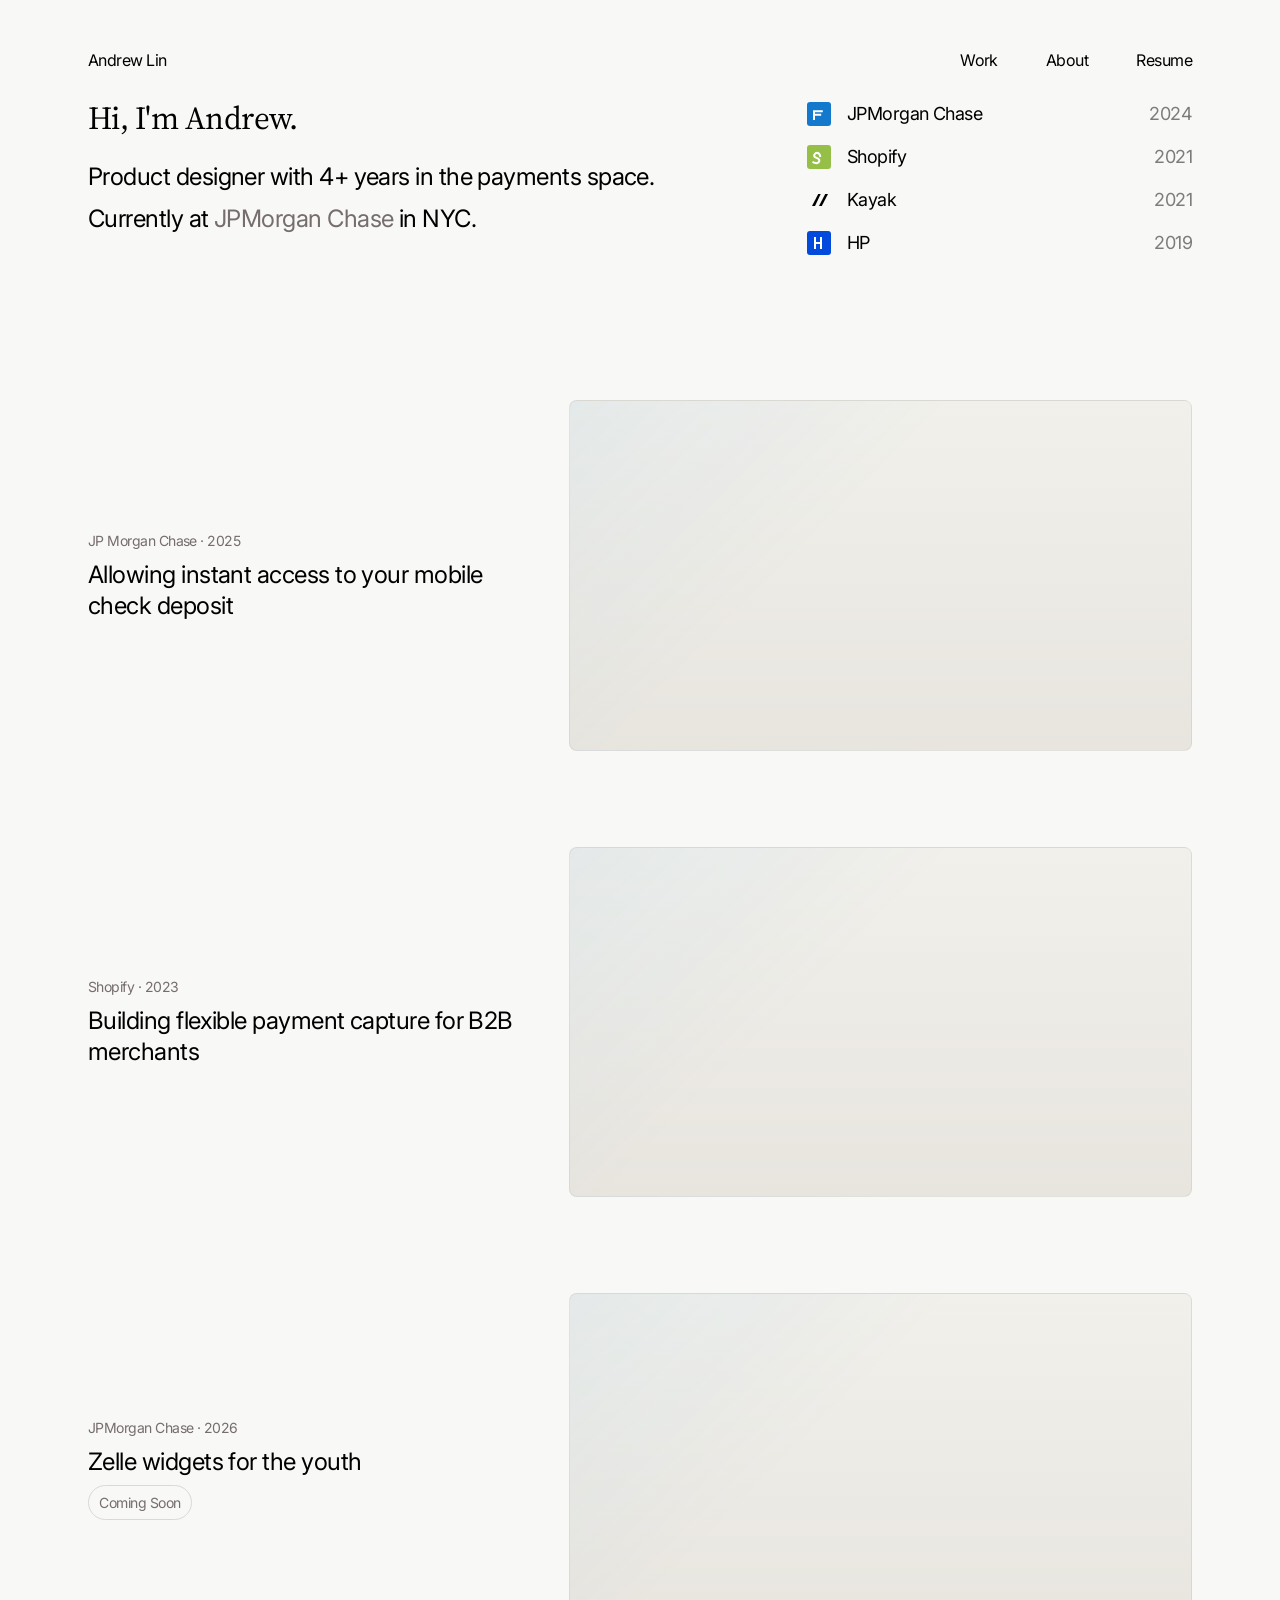
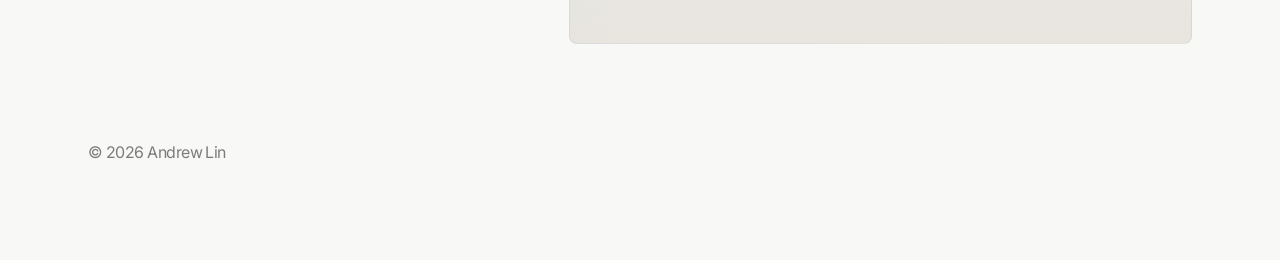
==== index.html @ db8acdce "Publish initial portfolio site" ====
<!DOCTYPE html>
<html lang="en">
  <head>
    <meta charset="UTF-8">
    <meta name="viewport" content="width=device-width, initial-scale=1.0">
    <title>Andrew Lin | Product Designer</title>
    <meta name="description" content="Andrew Lin is a product designer focused on thoughtful, high-clarity experiences in the payments space.">
    <meta property="og:title" content="Andrew Lin | Product Designer">
    <meta property="og:description" content="Portfolio site for Andrew Lin, a product designer with experience across payments and commerce.">
    <meta property="og:type" content="website">
    <link rel="stylesheet" href="css/styles.css">
    <script defer src="js/main.js"></script>
  </head>
  <body>
    <a class="skip-link" href="#main-content">Skip to content</a>
    <div class="page-shell">
      <header class="site-header">
        <nav class="site-nav container-wide" aria-label="Primary">
          <a class="site-nav__home" href="index.html" aria-current="page">Andrew Lin</a>
          <div class="site-nav__links">
            <a class="site-nav__link" href="#work">Work</a>
            <a class="site-nav__link" href="about.html">About</a>
            <a class="site-nav__link" href="assets/resume.pdf" target="_blank" rel="noreferrer">Resume</a>
          </div>
        </nav>
      </header>

      <main id="main-content" class="page-main">
        <section class="hero container-wide" data-reveal>
          <div class="hero__copy">
            <h1 class="display-title">Hi, I'm Andrew.</h1>
            <div class="hero__lede body-copy">
              <p>Product designer with 4+ years in the payments space.</p>
              <p>Currently at <span class="hero__highlight">JPMorgan Chase</span> in NYC.</p>
            </div>
          </div>
          <div class="hero__experience" aria-label="Experience timeline">
            <div class="experience-row">
              <div class="experience-row__brand">
                <span class="experience-icon experience-icon--jpmc" aria-hidden="true">
                  <svg viewBox="0 0 24 24" role="img" aria-label="JPMorgan Chase icon">
                    <rect x="0" y="0" width="24" height="24" rx="3"></rect>
                    <path d="M6 8.2h9.8v2H8v1.6h6.2v2H8V18H6z" fill="currentColor"></path>
                  </svg>
                </span>
                <span>JPMorgan Chase</span>
              </div>
              <span class="experience-row__year">2024</span>
            </div>
            <div class="experience-row">
              <div class="experience-row__brand">
                <span class="experience-icon experience-icon--shopify" aria-hidden="true">
                  <svg viewBox="0 0 24 24" role="img" aria-label="Shopify icon">
                    <rect x="0" y="0" width="24" height="24" rx="3"></rect>
                    <path d="M8 7.3c1.7-1.1 3.3-.8 4.5.5 1 .9 1.6 2.3 1.8 4l-1.8.4c-.1-1.3-.5-2.2-1.1-2.8-.7-.6-1.5-.7-2.4-.2-.5.3-.8.8-.8 1.3 0 .5.4.9 1.1 1.2l1.7.7c1.5.6 2.3 1.6 2.3 3 0 1.2-.5 2.2-1.4 2.9-.9.7-2.1 1-3.6.8-1.3-.2-2.4-.7-3.3-1.5l1.1-1.5c.8.6 1.6.9 2.5 1 .8.1 1.5 0 2-.3.5-.3.7-.7.7-1.2 0-.6-.4-1.1-1.2-1.4l-1.6-.7c-1.5-.6-2.3-1.5-2.3-2.8 0-1.3.6-2.4 1.8-3.2z" fill="currentColor"></path>
                  </svg>
                </span>
                <span>Shopify</span>
              </div>
              <span class="experience-row__year">2021</span>
            </div>
            <div class="experience-row">
              <div class="experience-row__brand">
                <span class="experience-icon experience-icon--kayak" aria-hidden="true">
                  <svg viewBox="0 0 24 24" role="img" aria-label="Kayak icon">
                    <path d="M5 18 11.2 6h2.5L8 18z" fill="currentColor"></path>
                    <path d="M12 18 18.2 6h2.8L14.8 18z" fill="currentColor"></path>
                  </svg>
                </span>
                <span>Kayak</span>
              </div>
              <span class="experience-row__year">2021</span>
            </div>
            <div class="experience-row">
              <div class="experience-row__brand">
                <span class="experience-icon experience-icon--hp" aria-hidden="true">
                  <svg viewBox="0 0 24 24" role="img" aria-label="HP icon">
                    <rect x="0" y="0" width="24" height="24" rx="3"></rect>
                    <path d="M7 6h2v5h4V6h2v12h-2v-5H9v5H7z" fill="currentColor"></path>
                  </svg>
                </span>
                <span>HP</span>
              </div>
              <span class="experience-row__year">2019</span>
            </div>
          </div>
        </section>

        <section id="work" class="work-section container-wide" aria-labelledby="work-title">
          <h2 id="work-title" class="visually-hidden">Selected work</h2>
          <a class="work-card" href="case-studies/jpmc.html" data-reveal>
            <div class="work-card__copy">
              <p class="eyebrow">JP Morgan Chase · 2025</p>
              <p class="section-title">Allowing instant access to your mobile check deposit</p>
            </div>
            <div class="media-placeholder work-card__media" role="img" aria-label="Placeholder cover for the JPMorgan Chase case study"></div>
          </a>

          <a class="work-card" href="#" data-reveal>
            <div class="work-card__copy">
              <p class="eyebrow">Shopify · 2023</p>
              <p class="section-title">Building flexible payment capture for B2B merchants</p>
            </div>
            <div class="media-placeholder work-card__media" role="img" aria-label="Placeholder cover for the Shopify case study"></div>
          </a>

          <article class="work-card work-card--wip" aria-labelledby="zelle-title" data-reveal>
            <div class="work-card__copy">
              <p class="eyebrow">JPMorgan Chase · 2026</p>
              <p id="zelle-title" class="section-title">Zelle widgets for the youth</p>
              <span class="status-pill">Coming Soon</span>
            </div>
            <div class="media-placeholder work-card__media" role="img" aria-label="Placeholder cover for an upcoming Zelle case study"></div>
          </article>
        </section>
      </main>

      <footer class="site-footer">
        <div class="site-footer__inner container-wide">© 2026 Andrew Lin</div>
      </footer>
    </div>
  </body>
</html>
---- css/styles.css ----
@import url('https://fonts.googleapis.com/css2?family=Inter:wght@400;500&family=Source+Serif+4:opsz,wght@8..60,400&display=swap');

:root {
  --color-surface: #f8f8f6;
  --color-surface-strong: #efeee9;
  --color-text-primary: #000000;
  --color-text-secondary: #7c7c7c;
  --color-text-subtle: #766d6d;
  --color-divider: #d9d9d9;
  --color-brand-jpmc: #1279cd;
  --color-brand-shopify: #96bf47;
  --color-brand-hp: #024adc;
  --color-focus: #766d6d;
  --text-xl: clamp(1.75rem, 2vw + 1rem, 2rem);
  --text-lg: 1.5rem;
  --text-base: 1.125rem;
  --text-sm: 1rem;
  --text-xs: 0.875rem;
  --space-xs: 0.5rem;
  --space-sm: 1rem;
  --space-md: 1.5rem;
  --space-lg: 2rem;
  --space-xl: 3rem;
  --space-2xl: 4rem;
  --space-3xl: 6rem;
  --space-4xl: 9rem;
  --container-wide: 72rem;
  --container-narrow: 42rem;
  --radius-image: 0.5rem;
  --shadow-nav: 0 1px 0 rgba(0, 0, 0, 0.05);
  --transition-base: 200ms ease;
}

* {
  box-sizing: border-box;
}

html {
  scroll-behavior: smooth;
}

body,
h1,
h2,
h3,
h4,
p,
ul,
ol,
figure {
  margin: 0;
}

body {
  min-height: 100vh;
  background: var(--color-surface);
  color: var(--color-text-primary);
  font-family: 'Inter', sans-serif;
  font-size: var(--text-base);
  letter-spacing: -0.03em;
  line-height: 1.5;
}

a {
  color: inherit;
  text-decoration: none;
}

img,
svg {
  display: block;
  max-width: 100%;
}

button,
a,
input,
textarea,
select {
  font: inherit;
}

ul,
ol {
  padding-left: 1.4rem;
}

::selection {
  background: rgba(18, 121, 205, 0.14);
}

:focus-visible {
  outline: 2px solid var(--color-focus);
  outline-offset: 4px;
}

.skip-link {
  position: absolute;
  top: 1rem;
  left: 1rem;
  z-index: 1000;
  padding: 0.75rem 1rem;
  background: var(--color-text-primary);
  color: var(--color-surface);
  transform: translateY(-140%);
  transition: transform var(--transition-base);
}

.skip-link:focus-visible {
  transform: translateY(0);
}

.container-wide,
.container-narrow {
  width: min(100%, calc(100% - 3rem));
  margin-inline: auto;
  padding-inline: clamp(1.5rem, 5vw, 10rem);
}

.container-wide {
  max-width: calc(var(--container-wide) + 20rem);
}

.container-narrow {
  max-width: calc(var(--container-narrow) + 20rem);
}

.page-shell {
  padding-block: 1.25rem 4rem;
}

.site-header {
  position: sticky;
  top: 0;
  z-index: 100;
}

.site-nav {
  display: flex;
  align-items: center;
  justify-content: space-between;
  gap: var(--space-lg);
  min-height: 5rem;
  font-size: var(--text-sm);
}

.site-nav__home {
  font-weight: 400;
}

.site-nav__links {
  display: flex;
  flex-wrap: wrap;
  align-items: center;
  justify-content: flex-end;
  gap: var(--space-xl);
}

.site-nav__link {
  position: relative;
  transition: color var(--transition-base);
}

.site-nav__link::after {
  content: '';
  position: absolute;
  left: 0;
  bottom: -0.3rem;
  width: 100%;
  height: 1px;
  background: currentColor;
  transform: scaleX(0);
  transform-origin: left;
  transition: transform var(--transition-base);
}

.site-nav__link:hover::after,
.site-nav__link:focus-visible::after,
.site-nav__link[aria-current='page']::after {
  transform: scaleX(1);
}

.site-nav__link[aria-current='page'] {
  color: var(--color-text-subtle);
}

.site-header.nav--scrolled {
  backdrop-filter: blur(16px);
  background: rgba(248, 248, 246, 0.8);
  box-shadow: var(--shadow-nav);
}

.page-main {
  display: grid;
  gap: var(--space-4xl);
}

.eyebrow {
  color: var(--color-text-subtle);
  font-size: var(--text-xs);
}

.display-title,
.page-title {
  font-family: 'Source Serif 4', serif;
  font-size: var(--text-xl);
  font-weight: 400;
  line-height: 1.15;
}

.section-title,
.statement {
  font-size: var(--text-lg);
  font-weight: 400;
  line-height: 1.3;
}

.body-copy {
  font-size: var(--text-base);
}

.body-copy--muted {
  color: var(--color-text-secondary);
}

.section-divider {
  width: 100%;
  height: 1px;
  background: var(--color-divider);
}

.site-footer {
  padding-block: var(--space-3xl) var(--space-lg);
}

.site-footer__inner {
  color: var(--color-text-secondary);
  font-size: var(--text-sm);
}

.visually-hidden {
  position: absolute;
  width: 1px;
  height: 1px;
  padding: 0;
  margin: -1px;
  overflow: hidden;
  clip: rect(0, 0, 0, 0);
  white-space: nowrap;
  border: 0;
}

[data-reveal] {
  opacity: 0;
  transform: translateY(1rem);
  transition:
    opacity 500ms ease,
    transform 500ms ease;
}

[data-reveal].is-visible {
  opacity: 1;
  transform: translateY(0);
}

.hero {
  display: grid;
  gap: var(--space-2xl);
  align-items: start;
}

.hero__copy {
  display: grid;
  gap: var(--space-md);
  max-width: 42rem;
}

.hero__lede {
  display: grid;
  gap: 0.625rem;
  font-size: var(--text-lg);
  line-height: 1.35;
}

.hero__highlight {
  color: var(--color-text-subtle);
}

.hero__experience {
  display: grid;
  gap: var(--space-sm);
}

.experience-row {
  display: grid;
  grid-template-columns: minmax(0, 1fr) auto;
  gap: var(--space-lg);
  align-items: center;
}

.experience-row__brand {
  display: inline-flex;
  align-items: center;
  gap: var(--space-sm);
  min-width: 0;
  font-size: var(--text-base);
}

.experience-row__year {
  color: var(--color-text-secondary);
  font-size: var(--text-base);
}

.experience-icon {
  display: inline-grid;
  place-items: center;
  width: 1.5rem;
  height: 1.5rem;
  flex: 0 0 auto;
  color: #ffffff;
}

.experience-icon svg {
  width: 100%;
  height: 100%;
}

.experience-icon--jpmc svg rect {
  fill: var(--color-brand-jpmc);
}

.experience-icon--shopify svg rect {
  fill: var(--color-brand-shopify);
}

.experience-icon--hp svg rect {
  fill: var(--color-brand-hp);
}

.experience-icon--kayak {
  color: var(--color-text-primary);
}

.work-section {
  display: grid;
  gap: var(--space-3xl);
}

.work-card {
  display: grid;
  gap: var(--space-lg);
  align-items: center;
  transition:
    transform var(--transition-base),
    opacity var(--transition-base);
}

.work-card:hover,
.work-card:focus-visible {
  transform: translateY(-2px);
}

.work-card__copy {
  display: grid;
  gap: var(--space-xs);
  align-content: start;
}

.work-card--wip {
  opacity: 0.5;
  pointer-events: none;
}

.status-pill {
  display: inline-flex;
  width: fit-content;
  align-items: center;
  justify-content: center;
  padding: 0.35rem 0.65rem;
  border: 1px solid var(--color-divider);
  border-radius: 999px;
  color: var(--color-text-subtle);
  font-size: var(--text-xs);
}

.media-placeholder {
  width: 100%;
  border: 1px solid rgba(0, 0, 0, 0.06);
  border-radius: var(--radius-image);
  background:
    linear-gradient(135deg, rgba(18, 121, 205, 0.06), rgba(0, 0, 0, 0) 40%),
    linear-gradient(180deg, #f1f0eb, #e8e5df);
}

.work-card__media,
.media-placeholder--hero {
  aspect-ratio: 16 / 9;
}

.media-placeholder--portrait {
  aspect-ratio: 5 / 6;
}

.media-placeholder--feature {
  aspect-ratio: 363 / 270;
}

.media-placeholder--research {
  aspect-ratio: 16 / 10;
}

.about-page {
  display: grid;
  gap: var(--space-2xl);
  align-items: start;
}

.polaroid {
  display: grid;
  gap: 1rem;
  padding: 1rem 1rem 1.25rem;
  background: #fcfbf8;
  border: 1px solid rgba(0, 0, 0, 0.08);
  box-shadow: 0 10px 30px rgba(0, 0, 0, 0.04);
  transform: rotate(-2deg);
}

.polaroid__caption {
  color: var(--color-text-secondary);
  font-size: var(--text-sm);
}

.about-page__content {
  display: grid;
  gap: var(--space-lg);
}

.about-section {
  display: grid;
  gap: var(--space-md);
}

.about-section--copy {
  gap: var(--space-sm);
}

.about-rich-text {
  display: grid;
  gap: var(--space-sm);
}

.inline-link {
  text-decoration: underline;
  text-underline-offset: 0.15em;
  transition: color var(--transition-base);
}

.inline-link:hover,
.inline-link:focus-visible {
  color: var(--color-text-subtle);
}

.about-section__heading-group {
  display: grid;
  gap: var(--space-xs);
}

.about-section__heading {
  font-size: var(--text-base);
  font-weight: 500;
}

.philosophy-list {
  display: grid;
  gap: var(--space-md);
}

.philosophy-list li::marker {
  font-weight: 400;
}

.case-study {
  display: grid;
  gap: var(--space-3xl);
}

.cs-header {
  display: grid;
  gap: var(--space-xs);
}

.cs-details {
  display: grid;
  gap: var(--space-sm);
}

.cs-detail {
  display: grid;
  gap: 0.35rem;
  align-content: start;
}

.section-block {
  display: grid;
  gap: var(--space-sm);
}

.stat-pair {
  display: grid;
  gap: var(--space-sm);
}

.stat-card,
.split-card {
  display: grid;
  gap: var(--space-sm);
  padding: var(--space-md);
  border: 1px solid rgba(0, 0, 0, 0.08);
  background: rgba(255, 255, 255, 0.35);
}

.stat-card__value {
  font-size: var(--text-lg);
  line-height: 1.2;
}

.split-columns,
.feature-stack,
.research-stack,
.decision-stack,
.reflection-list,
.placeholder-page {
  display: grid;
  gap: var(--space-lg);
}

.split-card__list {
  display: grid;
  gap: 0.75rem;
}

.feature-row,
.research-row {
  display: grid;
  gap: var(--space-lg);
  align-items: center;
}

.section-label {
  font-size: var(--text-base);
  line-height: 1.35;
}

.research-phase {
  display: grid;
  gap: var(--space-md);
}

.placeholder-page {
  min-height: 50vh;
  align-content: center;
}

@media (min-width: 48rem) {
  .hero,
  .about-page,
  .work-card,
  .feature-row,
  .research-row,
  .stat-pair,
  .split-columns,
  .cs-details {
    grid-template-columns: repeat(2, minmax(0, 1fr));
  }

  .hero {
    grid-template-columns: minmax(0, 1.7fr) minmax(18rem, 1fr);
  }

  .work-card {
    grid-template-columns: minmax(16rem, 0.72fr) minmax(0, 1fr);
  }

  .about-page {
    grid-template-columns: minmax(17rem, 0.85fr) minmax(0, 1.2fr);
  }

  .cs-details {
    grid-template-columns: repeat(4, minmax(0, 1fr));
    gap: var(--space-lg);
  }

  .stat-pair,
  .split-columns {
    gap: var(--space-lg);
  }

  .feature-row {
    grid-template-columns: minmax(0, 1.1fr) minmax(14rem, 0.8fr);
  }

  .research-row {
    grid-template-columns: minmax(12rem, 0.7fr) minmax(0, 1fr);
  }
}

@media (max-width: 47.99rem) {
  .page-shell {
    padding-block-end: 3rem;
  }

  .site-nav {
    align-items: flex-start;
    flex-direction: column;
    padding-block: 1rem;
  }

  .site-nav__links {
    gap: 1.5rem;
    justify-content: flex-start;
  }

  .hero__lede {
    font-size: 1.25rem;
  }
}

@media (prefers-reduced-motion: reduce) {
  html {
    scroll-behavior: auto;
  }

  *,
  *::before,
  *::after {
    animation-duration: 0.01ms !important;
    animation-iteration-count: 1 !important;
    transition-duration: 0.01ms !important;
  }
}
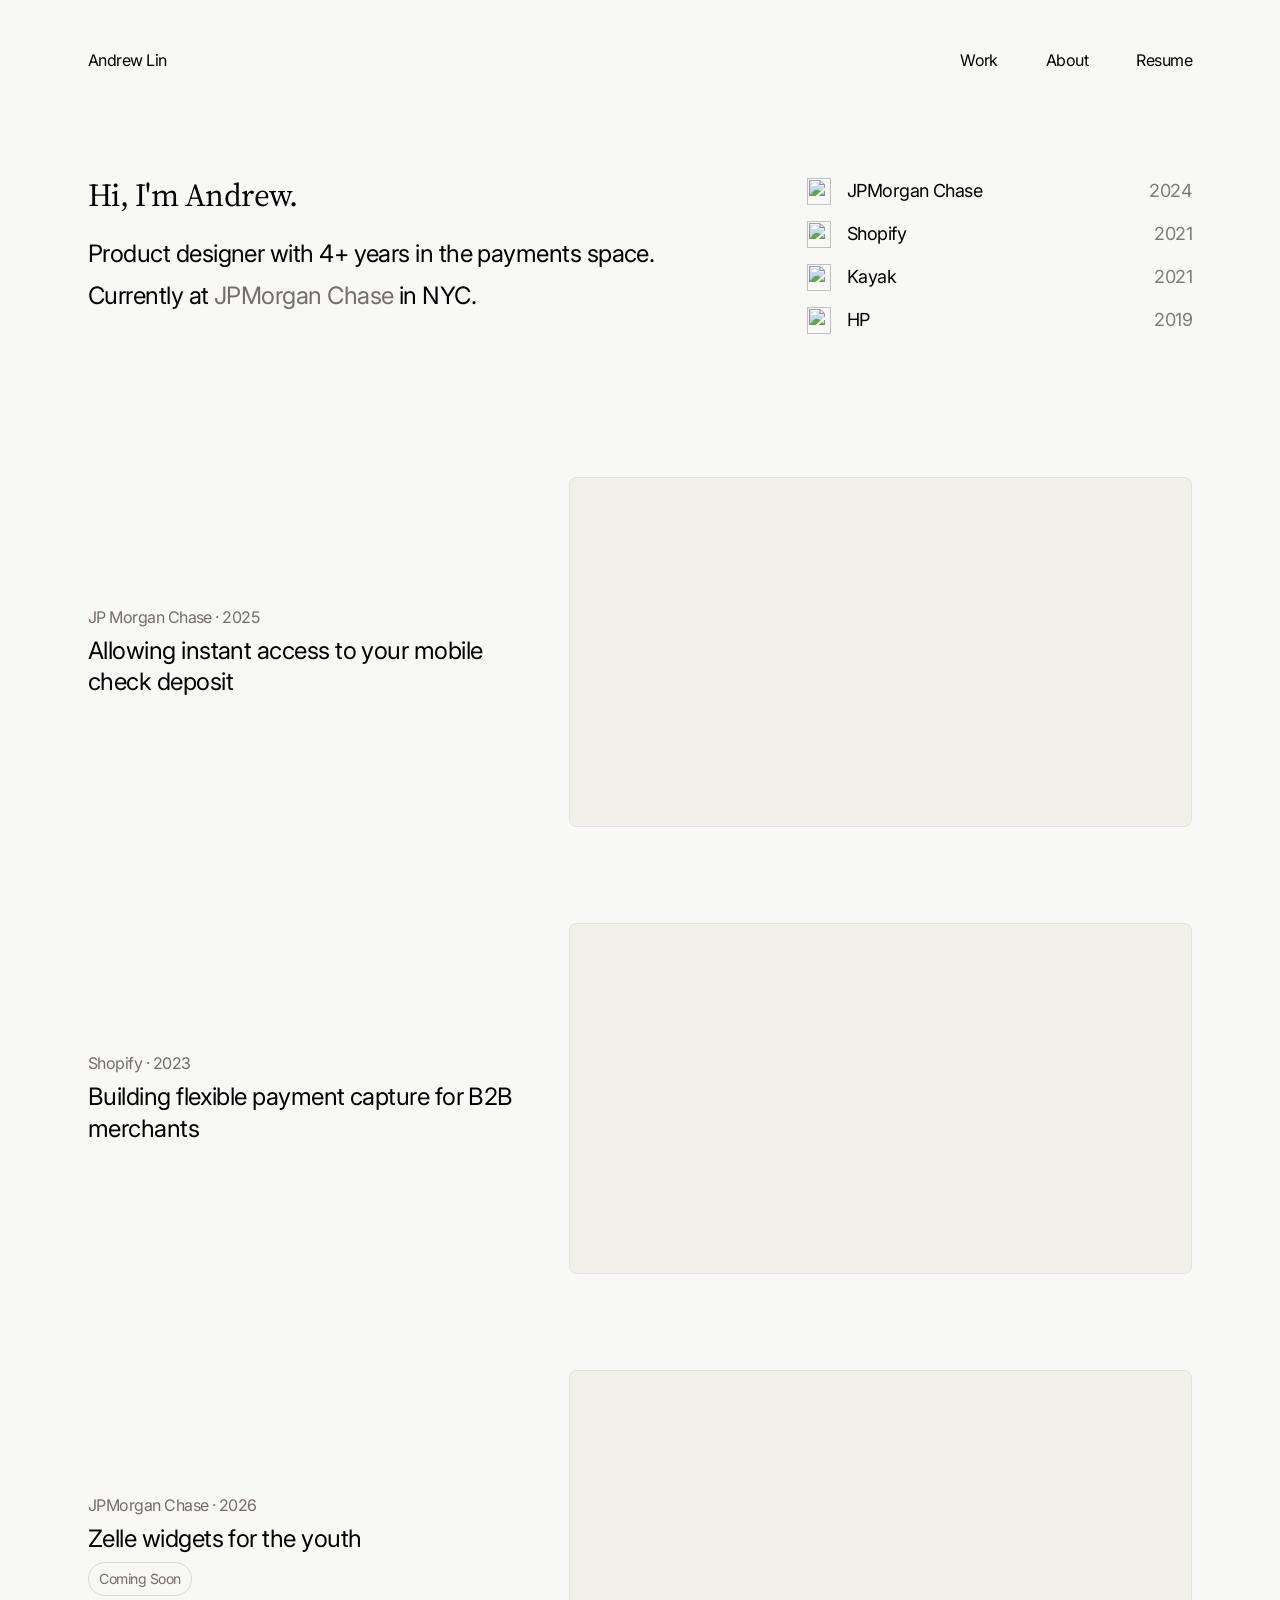
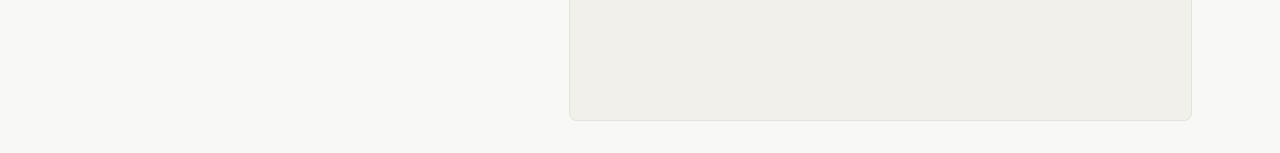
==== commit 4d176a53: "Refine JPMC case study layout spacing and typography" ====
--- a/index.html
+++ b/index.html
@@ -38,10 +38,7 @@
             <div class="experience-row">
               <div class="experience-row__brand">
                 <span class="experience-icon experience-icon--jpmc" aria-hidden="true">
-                  <svg viewBox="0 0 24 24" role="img" aria-label="JPMorgan Chase icon">
-                    <rect x="0" y="0" width="24" height="24" rx="3"></rect>
-                    <path d="M6 8.2h9.8v2H8v1.6h6.2v2H8V18H6z" fill="currentColor"></path>
-                  </svg>
+                  <img src="assets/svg/chase.svg" alt="">
                 </span>
                 <span>JPMorgan Chase</span>
               </div>
@@ -50,10 +47,7 @@
             <div class="experience-row">
               <div class="experience-row__brand">
                 <span class="experience-icon experience-icon--shopify" aria-hidden="true">
-                  <svg viewBox="0 0 24 24" role="img" aria-label="Shopify icon">
-                    <rect x="0" y="0" width="24" height="24" rx="3"></rect>
-                    <path d="M8 7.3c1.7-1.1 3.3-.8 4.5.5 1 .9 1.6 2.3 1.8 4l-1.8.4c-.1-1.3-.5-2.2-1.1-2.8-.7-.6-1.5-.7-2.4-.2-.5.3-.8.8-.8 1.3 0 .5.4.9 1.1 1.2l1.7.7c1.5.6 2.3 1.6 2.3 3 0 1.2-.5 2.2-1.4 2.9-.9.7-2.1 1-3.6.8-1.3-.2-2.4-.7-3.3-1.5l1.1-1.5c.8.6 1.6.9 2.5 1 .8.1 1.5 0 2-.3.5-.3.7-.7.7-1.2 0-.6-.4-1.1-1.2-1.4l-1.6-.7c-1.5-.6-2.3-1.5-2.3-2.8 0-1.3.6-2.4 1.8-3.2z" fill="currentColor"></path>
-                  </svg>
+                  <img src="assets/svg/shopify.svg" alt="">
                 </span>
                 <span>Shopify</span>
               </div>
@@ -62,10 +56,7 @@
             <div class="experience-row">
               <div class="experience-row__brand">
                 <span class="experience-icon experience-icon--kayak" aria-hidden="true">
-                  <svg viewBox="0 0 24 24" role="img" aria-label="Kayak icon">
-                    <path d="M5 18 11.2 6h2.5L8 18z" fill="currentColor"></path>
-                    <path d="M12 18 18.2 6h2.8L14.8 18z" fill="currentColor"></path>
-                  </svg>
+                  <img src="assets/svg/kayak.svg" alt="">
                 </span>
                 <span>Kayak</span>
               </div>
@@ -74,10 +65,7 @@
             <div class="experience-row">
               <div class="experience-row__brand">
                 <span class="experience-icon experience-icon--hp" aria-hidden="true">
-                  <svg viewBox="0 0 24 24" role="img" aria-label="HP icon">
-                    <rect x="0" y="0" width="24" height="24" rx="3"></rect>
-                    <path d="M7 6h2v5h4V6h2v12h-2v-5H9v5H7z" fill="currentColor"></path>
-                  </svg>
+                  <img src="assets/svg/hp.svg" alt="">
                 </span>
                 <span>HP</span>
               </div>
@@ -115,9 +103,6 @@
         </section>
       </main>
 
-      <footer class="site-footer">
-        <div class="site-footer__inner container-wide">© 2026 Andrew Lin</div>
-      </footer>
     </div>
   </body>
 </html>
--- a/css/styles.css
+++ b/css/styles.css
@@ -37,6 +37,7 @@
 
 html {
   scroll-behavior: smooth;
+  background: var(--color-surface);
 }
 
 body,
@@ -126,7 +127,8 @@
 }
 
 .page-shell {
-  padding-block: 1.25rem 4rem;
+  padding-top: 1.25rem;
+  padding-bottom: 2rem;
 }
 
 .site-header {
@@ -192,17 +194,26 @@
 
 .page-main {
   display: grid;
+  padding-top: clamp(3rem, 6vw, 5rem);
   gap: var(--space-4xl);
 }
 
 .eyebrow {
   color: var(--color-text-subtle);
-  font-size: var(--text-xs);
+  font-size: var(--text-sm);
+  line-height: 1.25;
+}
+
+.display-title {
+  font-family: 'Source Serif 4', serif;
+}
+
+.page-title {
+  font-family: 'Inter', sans-serif;
 }
 
 .display-title,
 .page-title {
-  font-family: 'Source Serif 4', serif;
   font-size: var(--text-xl);
   font-weight: 400;
   line-height: 1.15;
@@ -227,15 +238,6 @@
   width: 100%;
   height: 1px;
   background: var(--color-divider);
-}
-
-.site-footer {
-  padding-block: var(--space-3xl) var(--space-lg);
-}
-
-.site-footer__inner {
-  color: var(--color-text-secondary);
-  font-size: var(--text-sm);
 }
 
 .visually-hidden {
@@ -317,28 +319,13 @@
   width: 1.5rem;
   height: 1.5rem;
   flex: 0 0 auto;
-  color: #ffffff;
-}
-
+}
+
+.experience-icon img,
 .experience-icon svg {
   width: 100%;
   height: 100%;
-}
-
-.experience-icon--jpmc svg rect {
-  fill: var(--color-brand-jpmc);
-}
-
-.experience-icon--shopify svg rect {
-  fill: var(--color-brand-shopify);
-}
-
-.experience-icon--hp svg rect {
-  fill: var(--color-brand-hp);
-}
-
-.experience-icon--kayak {
-  color: var(--color-text-primary);
+  object-fit: contain;
 }
 
 .work-section {
@@ -387,9 +374,10 @@
   width: 100%;
   border: 1px solid rgba(0, 0, 0, 0.06);
   border-radius: var(--radius-image);
-  background:
-    linear-gradient(135deg, rgba(18, 121, 205, 0.06), rgba(0, 0, 0, 0) 40%),
-    linear-gradient(180deg, #f1f0eb, #e8e5df);
+  background-color: #f1f0eb;
+  background-position: center;
+  background-repeat: no-repeat;
+  background-size: cover;
 }
 
 .work-card__media,
@@ -397,8 +385,18 @@
   aspect-ratio: 16 / 9;
 }
 
+.work-card__media,
+.media-placeholder--hero,
+.media-placeholder--feature,
+.media-placeholder--research {
+  background-image: url('../assets/images/passkey-placeholder.svg');
+}
+
 .media-placeholder--portrait {
   aspect-ratio: 5 / 6;
+  background-image:
+    linear-gradient(135deg, rgba(18, 121, 205, 0.06), rgba(0, 0, 0, 0) 40%),
+    linear-gradient(180deg, #f1f0eb, #e8e5df);
 }
 
 .media-placeholder--feature {
@@ -481,7 +479,13 @@
 
 .case-study {
   display: grid;
-  gap: var(--space-3xl);
+  gap: var(--space-2xl);
+}
+
+.case-study--jpmc {
+  display: block;
+  max-width: 43.3125rem;
+  padding-inline: 1rem;
 }
 
 .cs-header {
@@ -489,9 +493,14 @@
   gap: var(--space-xs);
 }
 
+.cs-hero {
+  margin-top: calc(var(--space-md) * -1);
+}
+
 .cs-details {
   display: grid;
   gap: var(--space-sm);
+  margin-top: calc(var(--space-md) * -1);
 }
 
 .cs-detail {
@@ -500,6 +509,140 @@
   align-content: start;
 }
 
+.cs-detail .eyebrow {
+  color: var(--color-text-primary);
+  font-size: var(--text-base);
+  line-height: 1.25;
+}
+
+.cs-detail p:not(.eyebrow) {
+  color: var(--color-text-secondary);
+  font-size: var(--text-sm);
+  line-height: 1.4;
+}
+
+.case-study--jpmc > * {
+  margin-top: 0;
+}
+
+.case-study--jpmc > * + * {
+  margin-top: 3.5rem;
+}
+
+.case-study--jpmc .eyebrow {
+  font-size: 0.875rem;
+  line-height: 1.2;
+}
+
+.case-study--jpmc .cs-header + .cs-hero {
+  margin-top: 1.5rem;
+}
+
+.case-study--jpmc .cs-hero {
+  margin-top: 1.5rem;
+}
+
+.case-study--jpmc .cs-details {
+  margin-top: 1.5rem;
+}
+
+.case-study--jpmc .cs-detail .eyebrow {
+  color: var(--color-text-primary);
+  font-size: 1.0625rem;
+  line-height: 1.2;
+}
+
+.case-study--jpmc .cs-detail p:not(.eyebrow) {
+  font-size: 0.9375rem;
+  line-height: 1.35;
+}
+
+.case-study--jpmc .section-block--problem,
+.case-study--jpmc .section-block--insight,
+.case-study--jpmc .section-block--opportunity,
+.case-study--jpmc .section-block--solution,
+.case-study--jpmc .section-block--impact,
+.case-study--jpmc .section-block--decision-intro,
+.case-study--jpmc .section-block--reflection {
+  gap: 0.875rem;
+}
+
+.case-study--jpmc .section-block--problem {
+  margin-top: 3.25rem;
+}
+
+.case-study--jpmc .stat-pair {
+  margin-top: 3.25rem;
+  gap: 1rem;
+}
+
+.case-study--jpmc .section-block--insight {
+  margin-top: 3.75rem;
+}
+
+.case-study--jpmc .split-columns--goals {
+  margin-top: 2.875rem;
+  gap: 1.75rem;
+}
+
+.case-study--jpmc .section-block--opportunity,
+.case-study--jpmc .section-block--solution {
+  margin-top: 3.75rem;
+}
+
+.case-study--jpmc .feature-stack--jpmc {
+  margin-top: 2.5rem;
+  gap: 3.125rem;
+}
+
+.case-study--jpmc .feature-row,
+.case-study--jpmc .research-row {
+  gap: 1.5rem;
+}
+
+.case-study--jpmc .section-block--impact {
+  margin-top: 4.375rem;
+}
+
+.case-study--jpmc .research-stack--jpmc {
+  margin-top: 2.25rem;
+  gap: 3.125rem;
+}
+
+.case-study--jpmc .section-block--decision-intro {
+  margin-top: 3.75rem;
+}
+
+.case-study--jpmc .decision-stack--jpmc {
+  margin-top: 2.5rem;
+  gap: clamp(5rem, 10vw, 7.5rem);
+}
+
+.case-study--jpmc .section-block--reflection {
+  margin-top: 4.375rem;
+}
+
+.case-study--jpmc .reflection-list--ordered {
+  padding-left: 2rem;
+  gap: 2.25rem;
+}
+
+.case-study--jpmc .reflection-item {
+  display: grid;
+  gap: 0.625rem;
+}
+
+.case-study--jpmc .reflection-item::marker {
+  font-size: var(--text-base);
+  font-weight: 600;
+}
+
+.case-study--jpmc .reflection-item__title {
+  font-size: var(--text-base);
+  font-weight: 600;
+  line-height: 1.3;
+}
+
 .section-block {
   display: grid;
   gap: var(--space-sm);
@@ -510,18 +653,45 @@
   gap: var(--space-sm);
 }
 
-.stat-card,
-.split-card {
+.stat-card {
   display: grid;
   gap: var(--space-sm);
   padding: var(--space-md);
   border: 1px solid rgba(0, 0, 0, 0.08);
-  background: rgba(255, 255, 255, 0.35);
+}
+
+.stat-card {
+  background: #f5f4ed;
+}
+
+.split-card {
+  display: grid;
+  gap: 0.75rem;
+  align-content: start;
+}
+
+.case-study--jpmc .stat-card {
+  padding: 1.25rem;
+}
+
+.case-study--jpmc .split-card__list {
+  gap: 0.625rem;
 }
 
 .stat-card__value {
-  font-size: var(--text-lg);
-  line-height: 1.2;
+  font-size: 24px;
+  font-weight: 600;
+  line-height: 1;
+  letter-spacing: -0.03em;
+}
+
+.stat-card__description {
+  width: min(100%, 245px);
+  color: #3e3e3e;
+  font-size: 16px;
+  font-weight: 400;
+  line-height: 1;
+  letter-spacing: -0.03em;
 }
 
 .split-columns,
@@ -537,6 +707,7 @@
 .split-card__list {
   display: grid;
   gap: 0.75rem;
+  padding-left: 1.25rem;
 }
 
 .feature-row,
@@ -602,11 +773,16 @@
   .research-row {
     grid-template-columns: minmax(12rem, 0.7fr) minmax(0, 1fr);
   }
-}
-
-@media (max-width: 47.99rem) {
+
+  .case-study--jpmc {
+    max-width: 41.3125rem;
+    padding-inline: 0;
+  }
+}
+
+@media (max-width: 63.99rem) {
   .page-shell {
-    padding-block-end: 3rem;
+    padding-block-end: 1.5rem;
   }
 
   .site-nav {
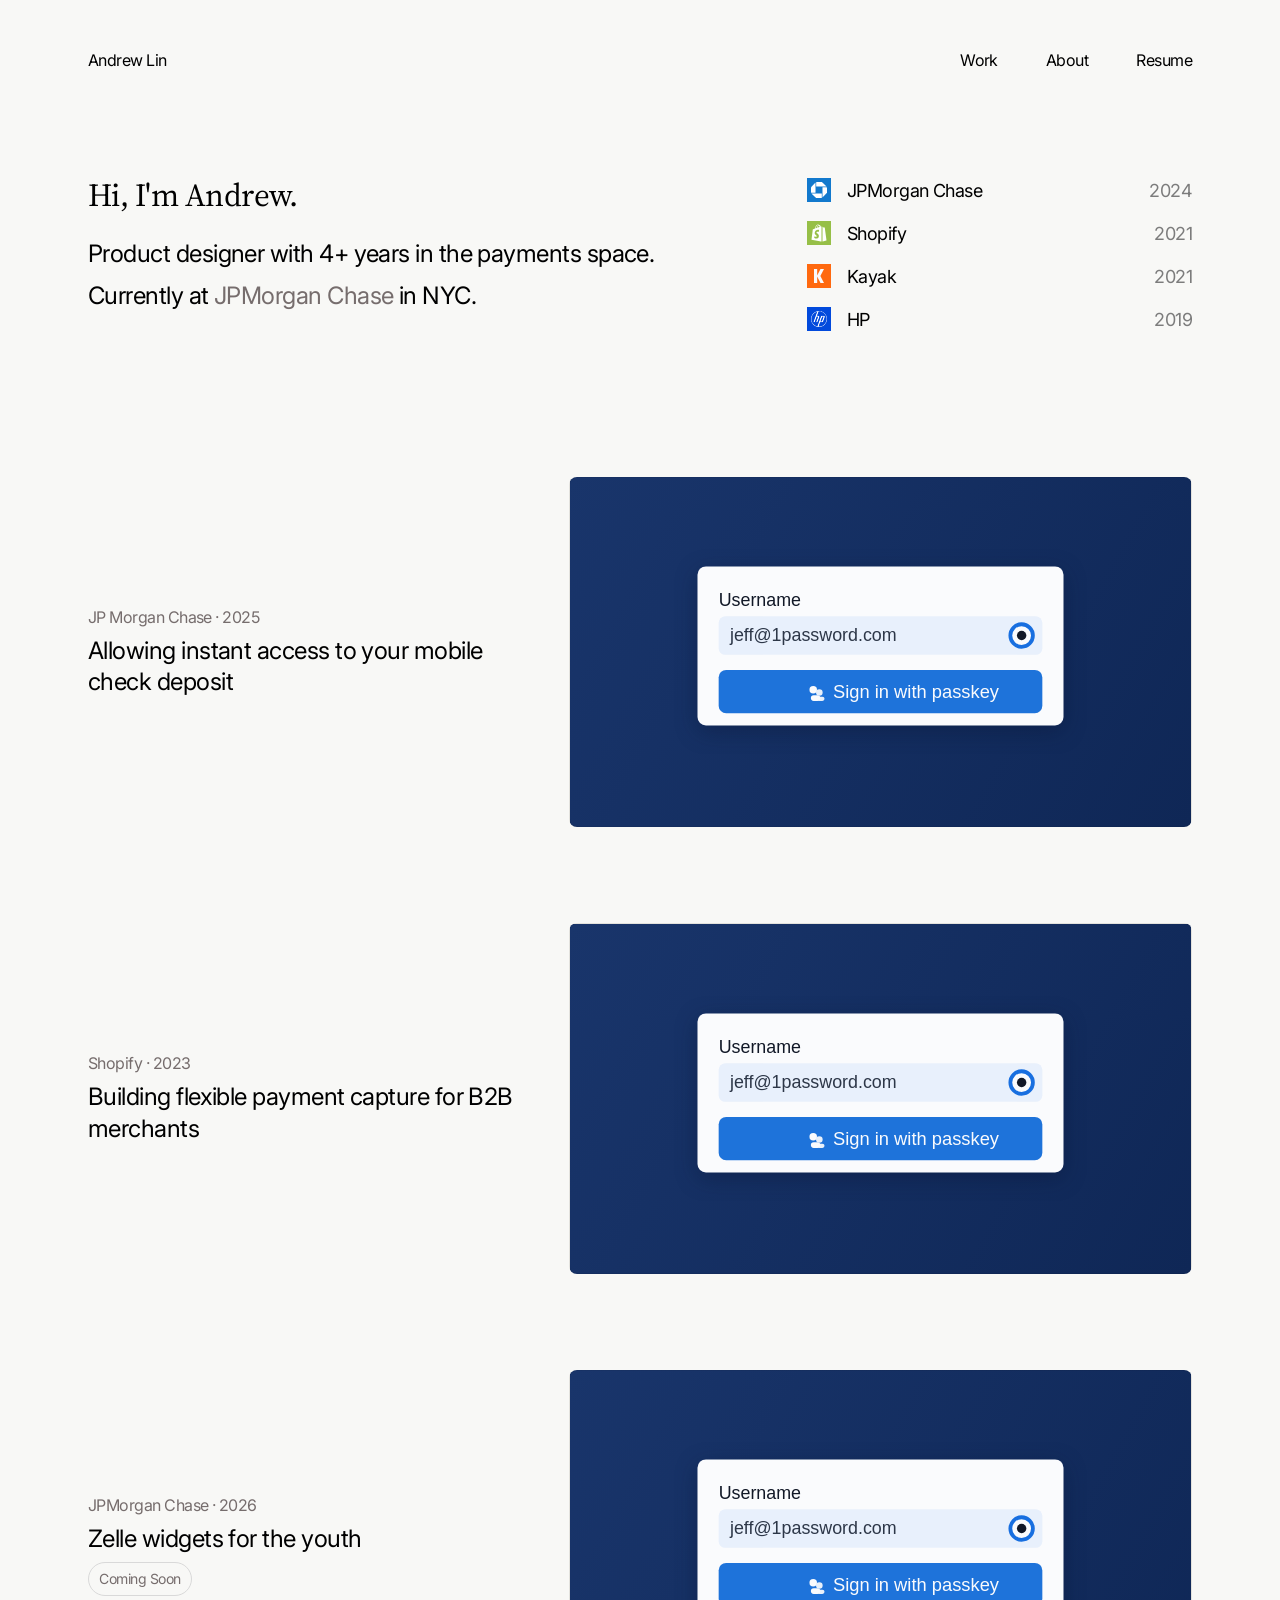
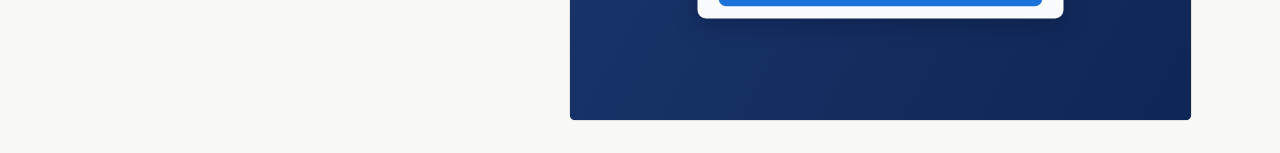
==== commit e6909f01: "Clean home/work URLs for GitHub Pages" ====
--- a/index.html
+++ b/index.html
@@ -16,7 +16,7 @@
     <div class="page-shell">
       <header class="site-header">
         <nav class="site-nav container-wide" aria-label="Primary">
-          <a class="site-nav__home" href="index.html" aria-current="page">Andrew Lin</a>
+          <a class="site-nav__home" href="./" aria-current="page">Andrew Lin</a>
           <div class="site-nav__links">
             <a class="site-nav__link" href="#work">Work</a>
             <a class="site-nav__link" href="about.html">About</a>
